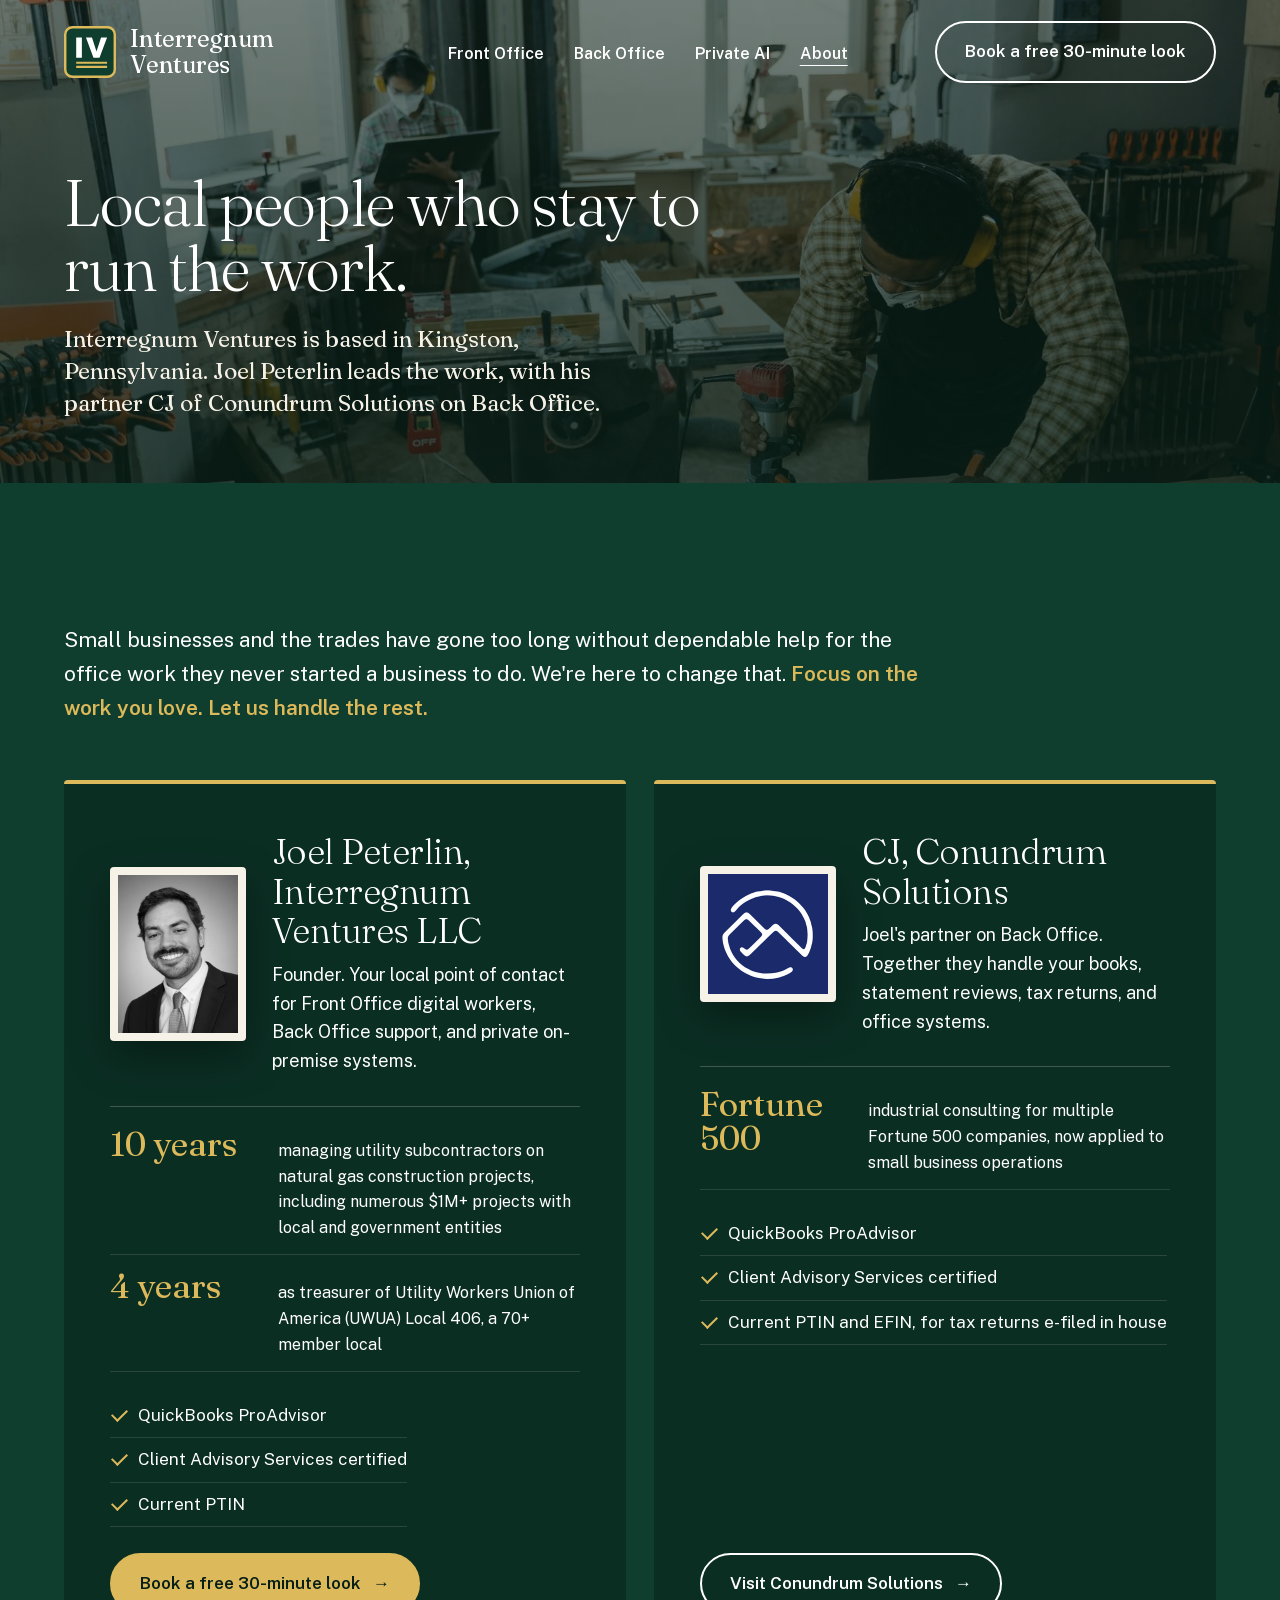
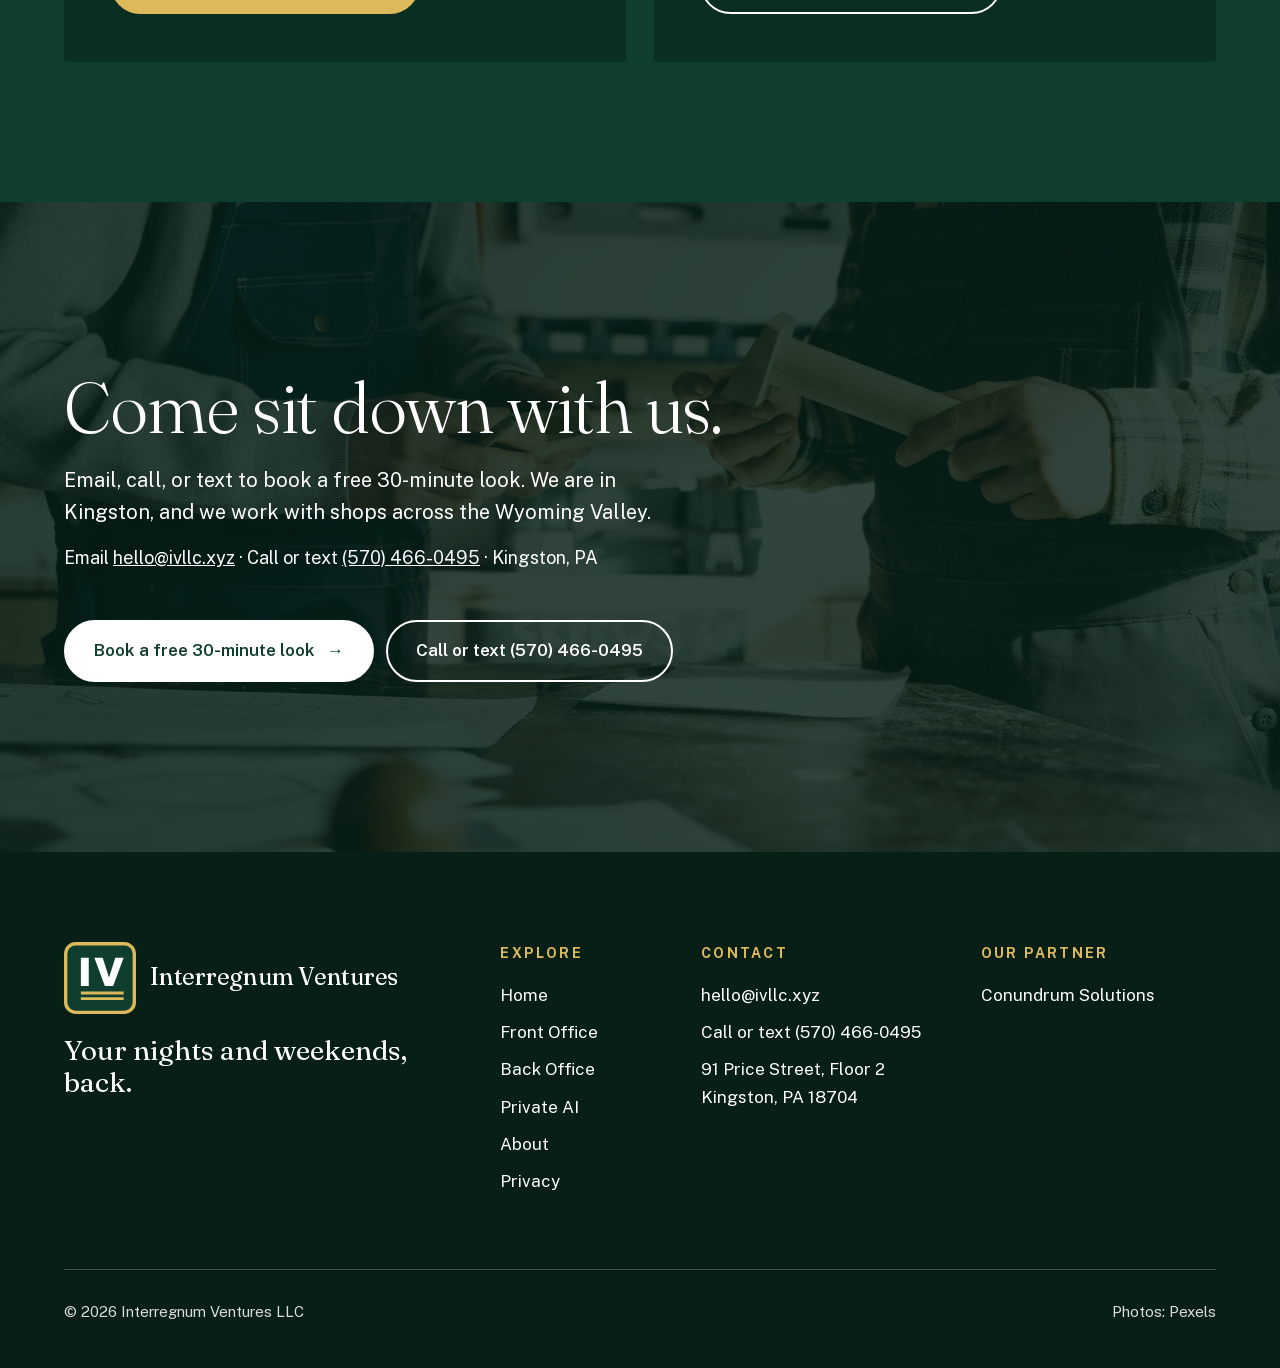
==== about/index.html @ b8437f46 "Publish Interregnum Ventures three-service site rewrite. Front Office, Back Office, and Private AI a" ====
<!doctype html>
<html lang="en">
<head>
<meta charset="utf-8">
<meta name="viewport" content="width=device-width, initial-scale=1">
<title>About | Interregnum Ventures</title>
<meta name="description" content="Joel Peterlin leads Interregnum Ventures in Kingston, Pennsylvania, with his partner CJ of Conundrum Solutions on Back Office.">
<meta name="theme-color" content="#0b2e23">
<meta property="og:type" content="website">
<meta property="og:title" content="About Interregnum Ventures">
<meta property="og:description" content="Joel Peterlin leads Interregnum Ventures in Kingston, Pennsylvania, with his partner CJ of Conundrum Solutions on Back Office.">
<meta property="og:image" content="https://ivllc.xyz/img/hero.jpg">
<link rel="icon" href="../favicon.svg" type="image/svg+xml">
<link rel="preload" href="../fonts/fraunces-latin-var.woff2" as="font" type="font/woff2" crossorigin>
<link rel="preload" href="../fonts/public-sans-latin-var.woff2" as="font" type="font/woff2" crossorigin>
<link rel="preload" href="../img/hero.webp" as="image" type="image/webp" fetchpriority="high">
<link rel="stylesheet" href="../styles.css?v=11">
</head>
<body>
<a class="skip" href="#main">Skip to content</a>
<header class="top">
  <input type="checkbox" id="nav-toggle" class="nav-check" tabindex="-1">
  <div class="wrap">
    <a class="brand" href="../" aria-label="Interregnum Ventures LLC home">
      <svg viewBox="0 0 64 64" aria-hidden="true"><rect x="1.5" y="1.5" width="61" height="61" rx="9" fill="#0f3d2e" stroke="#dcb95a" stroke-width="3"/><path fill="#fff" d="M15 14h7v25h-7zM27 14h7.4l5.6 17.5L45.6 14H53l-9.3 25h-7.4z"/><path fill="#dcb95a" d="M15 44h38v2.6H15zM15 49h38v2.6H15z"/></svg>
      <b>Interregnum Ventures</b>
    </a>
    <label for="nav-toggle" class="nav-toggle" aria-label="Open menu"><span></span><span></span><span></span></label>
    <nav aria-label="Primary"><ul>
      <li><a href="../front-office/">Front Office</a></li><li><a href="../back-office/">Back Office</a></li><li><a href="../private-ai/">Private AI</a></li><li><a href="../about/" aria-current="page">About</a></li>
    </ul></nav>
    <a class="btn line header-cta header-cta-full" href="mailto:hello@ivllc.xyz?subject=Free%2030-minute%20look">Book a free 30-minute look</a>
    <a class="btn line header-cta header-cta-short" href="mailto:hello@ivllc.xyz?subject=Free%2030-minute%20look" aria-label="Book a free 30-minute look">Book a look</a>
  </div>
</header>
<main id="main">

<section class="page-hero short" id="top">
  <div class="wrap">
    
    <h1>Local people who stay to run the work.</h1>
    <p class="sub">Interregnum Ventures is based in Kingston, Pennsylvania. Joel Peterlin leads the work, with his partner CJ of Conundrum Solutions on Back Office.</p>
  </div>
</section>

<section class="people" id="who" aria-labelledby="people-title">
  <div class="wrap">
    <h2 id="people-title" class="visually-hidden" style="position:absolute;width:1px;height:1px;overflow:hidden;clip:rect(0 0 0 0)">Who we are</h2>
    <p class="mission">Small businesses and the trades have gone too long without dependable help for the office work they never started a business to do. We're here to change that. <strong>Focus on the work you love. Let us handle the rest.</strong></p>
    <div class="grid">
      <div class="panel">
        <div class="who-head"><figure class="portrait"><picture><source srcset="../img/joel-headshot.webp" type="image/webp"><img src="../img/joel-headshot.jpg" width="120" height="159" loading="lazy" decoding="async" alt="Black and white headshot of Joel Peterlin, smiling, in a suit and tie"></picture></figure><div><h3>Joel Peterlin, Interregnum Ventures LLC</h3>
        <p>Founder. Your local point of contact for Front Office digital workers, Back Office support, and private on-premise systems.</p></div></div>
        <ul class="exp">
          <li><b>10 years</b><span>managing utility subcontractors on natural gas construction projects, including numerous $1M+ projects with local and government entities</span></li>
          <li><b>4 years</b><span>as treasurer of Utility Workers Union of America (UWUA) Local 406, a 70+ member local</span></li>
        </ul>
        <ul class="creds">
          <li>QuickBooks ProAdvisor</li>
          <li>Client Advisory Services certified</li>
          <li>Current PTIN</li>
        </ul>
        <a class="btn gold" href="mailto:hello@ivllc.xyz?subject=Free%2030-minute%20look">Book a free 30-minute look <span>&rarr;</span></a>
      </div>
      <div class="panel">
        <div class="who-head"><figure class="portrait"><img src="../img/conundrum-logo.png" width="120" height="120" loading="lazy" decoding="async" alt="Conundrum Solutions logo"></figure><div><h3>CJ, Conundrum Solutions</h3>
        <p>Joel's partner on Back Office. Together they handle your books, statement reviews, tax returns, and office systems.</p></div></div>
        <ul class="exp">
          <li><b>Fortune 500</b><span>industrial consulting for multiple Fortune 500 companies, now applied to small business operations</span></li>
        </ul>
        <ul class="creds">
          <li>QuickBooks ProAdvisor</li>
          <li>Client Advisory Services certified</li>
          <li>Current PTIN and EFIN, for tax returns e-filed in house</li>
        </ul>
        <a class="btn line" href="https://conundrumsolved.tech/" target="_blank" rel="noopener">Visit Conundrum Solutions <span>&rarr;</span></a>
      </div>
    </div>
  </div>
</section>

<section class="cta" aria-labelledby="cta-title">
  <div class="wrap">
    <div>
      <h2 id="cta-title">Come sit down with us.</h2>
      <p>Email, call, or text to book a free 30-minute look. We are in Kingston, and we work with shops across the Wyoming Valley.</p>
      <p class="contact-line">Email <a href="mailto:hello@ivllc.xyz">hello@ivllc.xyz</a> · Call or text <a href="tel:+15704660495">(570) 466-0495</a> · Kingston, PA</p>
    </div>
    <div class="btns">
      <a class="btn light" href="mailto:hello@ivllc.xyz?subject=Free%2030-minute%20look">Book a free 30-minute look <span>&rarr;</span></a>
      <a class="btn line" href="tel:+15704660495">Call or text (570) 466-0495</a>
    </div>
  </div>
</section>

</main>
<footer>
  <div class="wrap">
    <div class="fgrid">
      <div>
        <a class="brand" href="../"><svg viewBox="0 0 64 64" aria-hidden="true"><rect x="1.5" y="1.5" width="61" height="61" rx="9" fill="#0f3d2e" stroke="#dcb95a" stroke-width="3"/><path fill="#fff" d="M15 14h7v25h-7zM27 14h7.4l5.6 17.5L45.6 14H53l-9.3 25h-7.4z"/><path fill="#dcb95a" d="M15 44h38v2.6H15zM15 49h38v2.6H15z"/></svg><b>Interregnum Ventures</b></a>
        <p class="tag">Your nights and weekends, back.</p>
      </div>
      <div><h4>Explore</h4><ul>
        <li><a href="../">Home</a></li>
        <li><a href="../front-office/">Front Office</a></li>
        <li><a href="../back-office/">Back Office</a></li>
        <li><a href="../private-ai/">Private AI</a></li>
        <li><a href="../about/">About</a></li>
        <li><a href="../privacy/">Privacy</a></li>
      </ul></div>
      <div><h4>Contact</h4><ul>
        <li><a href="mailto:hello@ivllc.xyz">hello@ivllc.xyz</a></li>
        <li>Call or text <a href="tel:+15704660495">(570) 466-0495</a></li>
        <li>91 Price Street, Floor 2<br>Kingston, PA 18704</li>
      </ul></div>
      <div><h4>Our partner</h4><ul>
        <li><a href="https://conundrumsolved.tech/" target="_blank" rel="noopener">Conundrum Solutions</a></li>
      </ul></div>
    </div>
    <div class="small"><span>&copy; 2026 Interregnum Ventures LLC</span><span>Photos: Pexels</span></div>
  </div>
</footer>
<script>
/* Scroll reveals. Progressive enhancement: without JS, or with reduced motion, everything is simply shown. */
(function(d){
  if(!('IntersectionObserver' in window)||(window.matchMedia&&matchMedia('(prefers-reduced-motion: reduce)').matches))return;
  var groups=['.ladder .head>*','.offer .ph','.offer .op>*','.offer li','.sample .wrap>div','.sample .card','.pricing .wrap>div>*','.price','.people h2','.people .mission','.panel','.panel .exp li','.panel .creds li','.cta .wrap>*','.fgrid>div','.svc','.steps li','.promise','.legal .measure>*','.page-hero h1','.page-hero .sub'];
  var els=[];
  groups.forEach(function(sel){
    var n=d.querySelectorAll(sel);
    for(var i=0;i<n.length;i++){var e=n[i];if(e.classList.contains('rv'))continue;
      var k=0,s=e.previousElementSibling;while(s&&k<6){if(s.classList.contains('rv'))k++;s=s.previousElementSibling;}
      e.style.setProperty('--d',(k*70)+'ms');e.classList.add('rv');els.push(e);}
  });
  function show(e){e.classList.add('in');io.unobserve(e);}
  function all(){els.forEach(show);}
  var io=new IntersectionObserver(function(es){es.forEach(function(x){if(x.isIntersecting)show(x.target);});},{rootMargin:'0px 0px -10% 0px'});
  d.documentElement.classList.add('rv-on');
  els.forEach(function(e){io.observe(e);});
  if(location.hash)all();
  addEventListener('hashchange',all);addEventListener('beforeprint',all);
  d.addEventListener('focusin',function(ev){var e=ev.target.closest&&ev.target.closest('.rv');if(e)show(e);});
})(document);
</script>
</body>
</html>
---- styles.css ----
/* Interregnum Ventures | ivllc.xyz  (v3: photo-led layout, partner of Conundrum Solutions) */
@font-face{font-family:"Fraunces";font-style:normal;font-weight:300 700;font-display:swap;src:url("fonts/fraunces-latin-var.woff2") format("woff2")}
@font-face{font-family:"Public Sans";font-style:normal;font-weight:400 700;font-display:swap;src:url("fonts/public-sans-latin-var.woff2") format("woff2")}
:root{--forest:#0f3d2e;--deep:#0b2e23;--deeper:#071f17;--gold:#dcb95a;--gold-dk:#a17c1b;--off:#f6f2e7;--white:#fff;--ink:#12241c;
--serif:"Fraunces",Georgia,serif;--sans:"Public Sans",-apple-system,"Segoe UI",Helvetica,Arial,sans-serif;--gut:clamp(22px,5vw,80px)}
*{box-sizing:border-box}html{-webkit-font-smoothing:antialiased;scroll-behavior:smooth;scroll-padding-top:100px}
body{margin:0;font-family:var(--sans);font-size:19px;line-height:1.6;color:var(--white);background:var(--forest)}
a{color:inherit}img{display:block;max-width:100%}
.wrap{max-width:1360px;margin:0 auto;padding:0 var(--gut)}
h1,h2,h3{font-family:var(--serif);font-weight:300;margin:0;letter-spacing:-.015em}
.btn{white-space:nowrap;display:inline-flex;align-items:center;gap:12px;font-weight:600;font-size:17px;text-decoration:none;padding:15px 28px;border-radius:999px;border:2px solid var(--white);transition:background .2s,color .2s}
.btn span{transition:transform .2s}.btn:hover span{transform:translateX(4px)}
.btn.light{background:var(--white);color:var(--forest)}.btn.light:hover{background:var(--off)}
.btn.line{color:var(--white)}.btn.line:hover{background:var(--white);color:var(--forest)}
.btn.gold{background:var(--gold);border-color:var(--gold);color:var(--deeper)}.btn.gold:hover{background:#ecd58f}
.btn.dark{background:var(--forest);border-color:var(--forest);color:#fff}.btn.dark:hover{background:var(--deep)}
.skip{position:absolute;left:12px;top:-80px;z-index:100;background:#fff;color:var(--forest);padding:12px 16px;font-weight:600}.skip:focus{top:12px}
/* header */
header.top{position:absolute;top:0;left:0;right:0;z-index:20}
header.top .wrap{height:104px;display:flex;align-items:center;justify-content:space-between;gap:24px}
.brand{display:flex;align-items:center;gap:14px;text-decoration:none}
.brand svg{width:52px;height:52px}
.brand b{font-family:var(--serif);font-weight:400;font-size:24px;letter-spacing:-.01em}
nav ul{display:flex;gap:30px;list-style:none;margin:0;padding:0}
nav a{text-decoration:none;font-weight:600;font-size:16px}nav a:hover{text-decoration:underline;text-underline-offset:6px}
/* hero */
.hero{position:relative;min-height:900px;display:flex;flex-direction:column;background:#06170f url(img/hero.jpg) center 40%/cover no-repeat;background-image:image-set(url(img/hero.webp) type("image/webp"),url(img/hero.jpg) type("image/jpeg"))}
.hero::before{content:"";position:absolute;inset:0;background:linear-gradient(180deg,rgba(7,31,23,.55),rgba(7,31,23,.72))}
.hero>.wrap{position:relative;width:100%;flex:1;padding-top:180px;padding-bottom:80px;display:grid;grid-template-columns:1fr 1fr}
.hero .headline{grid-column:2;text-align:center;align-self:start}
.hero h1{font-size:clamp(50px,5.4vw,84px);line-height:1}
.hero h1 em{font-style:italic;color:var(--gold)}
.hero .sub{font-family:var(--serif);font-weight:400;text-shadow:0 1px 14px rgba(7,31,23,.6);font-size:clamp(20px,1.8vw,26px);line-height:1.4;color:var(--off);max-width:560px;margin:28px auto 0;padding-top:24px;position:relative;text-wrap:balance}
.hero .sub::before{content:"";position:absolute;top:0;left:50%;width:56px;height:2px;margin-left:-28px;background:var(--gold)}
.hero .side{position:relative;width:100%;background:var(--forest);border-top:4px solid var(--gold)}
.hero .side .wrap{display:flex;align-items:center;justify-content:space-between;gap:48px;padding-top:30px;padding-bottom:30px}
.hero .side p{margin:0;font-size:20px;max-width:760px}
.hero .side .btns{display:flex;flex-wrap:wrap;gap:12px;flex:none}
/* ladder */
.ladder{background:var(--off);color:var(--ink);padding:140px 0}
.ladder .head{display:grid;grid-template-columns:5fr 6fr;gap:80px;align-items:end}
.ladder h2{font-size:clamp(40px,4.6vw,66px);line-height:1.02}
.ladder .head p{font-size:21px;margin:0}
/* offers */
.offers{background:var(--off);color:var(--ink);padding:0 0 120px}
.offer{padding:28px 0}
.offer .wrap{display:grid;grid-template-columns:6fr 6fr;align-items:stretch}
.offer .ph{border-radius:4px 0 0 4px;overflow:hidden;min-height:580px}.offer .ph img{width:100%;height:100%;object-fit:cover}
.offer .op{background:var(--forest);color:#fff;padding:64px 56px;border-radius:0 4px 4px 0;display:flex;flex-direction:column;justify-content:center;align-items:flex-start}
.offer.flip .ph{order:2;border-radius:0 4px 4px 0}.offer.flip .op{border-radius:4px 0 0 4px}
.offer h2{font-size:clamp(38px,3.8vw,54px);line-height:1.04;margin-bottom:20px}
.offer .lead{font-size:20px;margin:0 0 28px;max-width:560px}
.offer ul{margin:0 0 34px;padding:0;list-style:none;width:100%}
.offer li{padding:9px 0 9px 30px;position:relative;font-size:17px;border-bottom:1px solid rgba(255,255,255,.12)}
.offer li::before{content:"";position:absolute;left:2px;top:17px;width:14px;height:8px;border-left:2px solid var(--gold);border-bottom:2px solid var(--gold);transform:rotate(-45deg)}
.offer .fine{font-size:15px;opacity:.85;margin:-18px 0 30px}
/* sample */
.sample{padding:140px 0}
.sample .wrap{display:grid;grid-template-columns:4fr 7fr;gap:80px;align-items:center}
.sample h2{font-size:clamp(40px,4.4vw,62px);line-height:1.02;margin-bottom:26px}
.sample p{font-size:20px;margin:0 0 20px}
.card{background:#fff;color:var(--ink);border-radius:6px;box-shadow:0 30px 80px rgba(0,0,0,.35);overflow:hidden;transition:transform .4s}
.card:hover{transform:translateY(-6px)}
.card .bar{background:var(--deep);height:40px;display:flex;align-items:center;gap:8px;padding:0 16px;color:#cfe;font-size:13px}
.card .bar i{width:11px;height:11px;border-radius:50%;background:var(--off)}
.card .body{padding:30px 32px 32px}
.card .t{display:flex;justify-content:space-between;align-items:baseline;border-bottom:2px solid var(--forest);padding-bottom:12px;margin-bottom:20px}
.card .t b{font-family:var(--serif);font-weight:500;font-size:24px}.card .t small{font-size:13px;color:#5b6d64}
.kpis{display:grid;grid-template-columns:repeat(3,1fr);gap:14px;margin-bottom:24px}
.kpi{background:var(--off);border-radius:4px;padding:14px 16px}.kpi small{display:block;font-size:12px;text-transform:uppercase;letter-spacing:.1em;color:#5b6d64}.kpi b{font-family:var(--serif);font-size:28px;font-weight:500;color:var(--forest)}
.jobs{width:100%;border-collapse:collapse;font-size:15px}.jobs th{text-align:left;font-size:12px;text-transform:uppercase;letter-spacing:.1em;color:#5b6d64;padding:6px 0;border-bottom:1px solid #ddd}
.jobs td{padding:10px 0;border-bottom:1px solid #eee}.jobs td:last-child,.jobs th:last-child{text-align:right}
.meter{height:6px;background:#e6efe9;border-radius:3px;margin-top:6px}.meter i{display:block;height:100%;background:var(--forest);border-radius:3px}
.card .foot{margin-top:18px;font-size:13px;color:#5b6d64;display:flex;gap:14px;flex-wrap:wrap}.card .foot b{color:var(--forest)}
/* pricing */
.pricing{background:var(--off);color:var(--ink);padding:120px 0}
.pricing .wrap{display:grid;grid-template-columns:5fr 7fr;gap:80px;align-items:start}
.pricing h2{font-size:clamp(38px,4vw,58px);line-height:1.04}
.prices{display:grid;gap:0}
.price{display:grid;grid-template-columns:1fr auto;gap:20px;padding:22px 0;border-bottom:1px solid #d9d1bb;align-items:baseline}
.price:first-child{border-top:3px solid var(--forest)}
.price h3{font-size:24px;color:var(--forest)}.price p{margin:4px 0 0;font-size:16px}
.price .amt{font-family:var(--serif);font-size:24px;color:var(--forest);text-align:right;white-space:nowrap}.price .amt small{display:block;font-family:var(--sans);font-size:13px;color:#5b6d64}
.pricing .after{margin:26px 0 0;font-size:17px}
/* partner + about */
.people{padding:140px 0}
.people .grid{display:grid;grid-template-columns:1fr 1fr;gap:28px}
.people h2{font-size:clamp(40px,4.6vw,66px);line-height:1.02;margin-bottom:56px;max-width:900px}
.panel{background:var(--deep);border-radius:4px;padding:48px 46px;border-top:4px solid var(--gold);display:flex;flex-direction:column;align-items:flex-start}
.panel h3{font-size:36px;line-height:1.1;margin-bottom:16px}
.panel p{margin:0 0 22px;font-size:18px}
.panel ul{margin:0 0 26px;padding:0;list-style:none}.panel li{padding:6px 0;font-size:17px;border-bottom:1px solid rgba(255,255,255,.12)}
.panel .stat{display:flex;gap:36px;margin:4px 0 26px;flex-wrap:wrap}.panel .stat b{display:block;font-family:var(--serif);font-weight:400;font-size:40px;color:var(--gold);line-height:1}.panel .stat span{font-size:15px}
.panel .btn{margin-top:auto}
/* cta */
.cta{position:relative;background:#06170f url(img/cta.jpg) center/cover;background-image:image-set(url(img/cta.webp) type("image/webp"),url(img/cta.jpg) type("image/jpeg"));padding:170px 0}
.cta::before{content:"";position:absolute;inset:0;background:rgba(7,31,23,.82)}
.cta .wrap{position:relative;display:flex;justify-content:space-between;align-items:end;gap:48px;flex-wrap:wrap}
.cta h2{font-size:clamp(46px,5.6vw,84px);line-height:1;max-width:860px}
.cta p{font-size:20px;margin:20px 0 0;max-width:640px}
/* footer */
footer{background:var(--deeper);padding:90px 0 44px}
.fgrid{display:grid;grid-template-columns:5fr 2fr 3fr 3fr;gap:44px;padding-bottom:64px;border-bottom:1px solid rgba(255,255,255,.22)}
footer .brand svg{width:72px;height:72px}footer .brand{margin-bottom:20px}
footer .tag{font-family:var(--serif);font-size:28px;line-height:1.15;margin:0}
footer h4{font-size:14px;letter-spacing:.16em;text-transform:uppercase;margin:0 0 18px;color:var(--gold)}
footer ul{list-style:none;margin:0;padding:0}footer li{margin-bottom:10px;font-size:17px}
footer li a{text-decoration:none}footer li a:hover{text-decoration:underline}
footer .small{display:flex;justify-content:space-between;padding-top:30px;font-size:15px;gap:20px;flex-wrap:wrap;opacity:.85}
:focus-visible{outline:3px solid var(--gold);outline-offset:3px}
@media(max-width:1000px){
body{font-size:18px}nav{display:none}header.top .wrap{height:88px}.brand b{font-size:20px}
.hero{min-height:760px}.hero>.wrap{grid-template-columns:1fr;padding-top:140px;padding-bottom:56px}.hero .headline{grid-column:1}.hero .side .wrap{flex-direction:column;align-items:flex-start;gap:22px;padding-top:28px;padding-bottom:32px}.hero .side p{font-size:18px}
.ladder,.sample,.people{padding:90px 0}.ladder .head,.sample .wrap,.pricing .wrap{grid-template-columns:1fr;gap:28px}
.offer .wrap{grid-template-columns:1fr}.offer .ph{min-height:300px;border-radius:4px 4px 0 0!important}.offer.flip .ph{order:0}.offer .op{padding:40px 28px;border-radius:0 0 4px 4px!important}
.people .grid{grid-template-columns:1fr}.panel{padding:34px 28px}
.pricing{padding:90px 0}.cta{padding:110px 0}
.fgrid{grid-template-columns:1fr 1fr}.fgrid>div:first-child{grid-column:span 2}}
@media(max-width:560px){header.top .btn{padding:10px 16px;font-size:15px}.brand svg{width:42px;height:42px}.brand b{font-size:17px}.kpis{grid-template-columns:1fr}.card .body{padding:22px}}
@media(prefers-reduced-motion:reduce){*{transition:none!important;scroll-behavior:auto!important}}
.who-head{display:flex;gap:26px;align-items:center;margin-bottom:30px}
.who-head h3{margin-bottom:10px}.who-head p{margin:0}
.portrait{margin:0;flex:none;padding:8px;background:var(--off);border-radius:4px;box-shadow:0 16px 40px rgba(0,0,0,.35);line-height:0}
.portrait img{width:120px;height:auto}
@media(max-width:560px){.who-head{flex-direction:column;align-items:flex-start}}
.people h2{margin-bottom:24px}
.people .mission{font-size:21px;max-width:880px;margin:0 0 56px}.people .mission strong{color:var(--gold);font-weight:600}
.panel ul.exp{border-top:1px solid rgba(255,255,255,.2);padding-top:6px;margin-bottom:22px}
.panel ul.exp li{display:grid;grid-template-columns:150px 1fr;gap:18px;align-items:baseline;padding:14px 0}
.panel ul.exp b{font-family:var(--serif);font-weight:400;font-size:34px;color:var(--gold);line-height:1}
.panel ul.exp span{font-size:16px}
.panel ul.creds li{padding:8px 0 8px 28px;position:relative}
.panel ul.creds li::before{content:"";position:absolute;left:2px;top:15px;width:13px;height:7px;border-left:2px solid var(--gold);border-bottom:2px solid var(--gold);transform:rotate(-45deg)}
@media(max-width:560px){.panel ul.exp li{grid-template-columns:1fr;gap:6px}}
picture{display:contents}
/* scroll reveals: hidden state exists only once JS adds .rv-on; transform/opacity only */
.rv-on .rv{transition:opacity .7s ease var(--d,0ms),transform .8s cubic-bezier(.2,.7,.2,1) var(--d,0ms)}
.rv-on .rv:not(.in){opacity:0;transform:translate3d(0,28px,0)}
.rv-on .offer .ph.rv:not(.in){transform:translate3d(-40px,0,0)}.rv-on .offer.flip .ph.rv:not(.in){transform:translate3d(40px,0,0)}
.rv-on .offer li.rv:not(.in),.rv-on .panel li.rv:not(.in){transform:translate3d(-14px,0,0)}
.rv-on .meter i{transform:scaleX(0);transform-origin:left;transition:transform 1.2s cubic-bezier(.2,.7,.2,1) .4s}
.rv-on .card.in .meter i{transform:none}
@media(prefers-reduced-motion:reduce){.rv-on .rv,.rv-on .meter i{transition:none!important}.rv-on .rv:not(.in){opacity:1!important;transform:none!important}.rv-on .meter i{transform:none!important}}
@media print{.rv-on .rv:not(.in){opacity:1!important;transform:none!important}.rv-on .meter i{transform:none!important}}

.offer .list-label{font-family:var(--sans);font-weight:600;font-size:19px;letter-spacing:0;line-height:1.3;margin:0 0 10px;color:#fff}
#advisory .ph img{object-position:50% 45%}

/* --- Preview rewrite additions (multi-page). Does not change the live site. --- */
.price .amt{white-space:normal;max-width:16rem}
header.top .header-cta{flex:none}
header.top .brand b{line-height:1.1;max-width:9.6em}
nav a[aria-current="page"]{text-decoration:underline;text-underline-offset:6px}
.nav-check{position:absolute;opacity:0;pointer-events:none}
.nav-toggle{display:none;width:44px;height:44px;border:2px solid #fff;border-radius:8px;align-items:center;justify-content:center;flex-direction:column;gap:5px;cursor:pointer;background:transparent;padding:0}
.nav-toggle span{display:block;width:18px;height:2px;background:#fff}
.page-hero{position:relative;min-height:520px;display:flex;flex-direction:column;background:#06170f url(img/hero.jpg) center 40%/cover no-repeat;background-image:image-set(url(img/hero.webp) type("image/webp"),url(img/hero.jpg) type("image/jpeg"))}
.page-hero.fo{background-image:image-set(url(img/advisory.webp) type("image/webp"),url(img/advisory.jpg) type("image/jpeg"));background-position:center 30%}
.page-hero.bo{background-image:image-set(url(img/books.webp) type("image/webp"),url(img/books.jpg) type("image/jpeg"));background-position:center 45%}
.page-hero.pai{background-image:image-set(url(img/backoffice.webp) type("image/webp"),url(img/backoffice.jpg) type("image/jpeg"));background-position:center 40%}
.page-hero.short{min-height:380px}
.page-hero::before{content:"";position:absolute;inset:0;background:linear-gradient(180deg,rgba(7,31,23,.55),rgba(7,31,23,.78))}
.page-hero>.wrap{position:relative;width:100%;flex:1;padding-top:170px;padding-bottom:64px;display:flex;flex-direction:column;justify-content:flex-end;max-width:1360px}
.page-hero .eyebrow{font-size:13px;letter-spacing:.16em;text-transform:uppercase;color:var(--gold);font-weight:600;margin:0 0 14px}
.page-hero h1{font-size:clamp(40px,5vw,72px);line-height:1.02;max-width:18ch}
.page-hero h1 em{font-style:italic;color:var(--gold)}
.page-hero .sub{font-family:var(--serif);font-weight:400;font-size:clamp(20px,1.8vw,26px);line-height:1.4;color:var(--off);max-width:640px;margin:22px 0 0;text-wrap:balance}
.svc-grid{display:grid;grid-template-columns:repeat(3,1fr);gap:24px}
.svc{background:var(--forest);color:#fff;border-radius:4px;overflow:hidden;display:flex;flex-direction:column;text-decoration:none;transition:transform .3s}
.svc:hover{transform:translateY(-4px)}
.svc .ph{height:220px;overflow:hidden}
.svc .ph img{width:100%;height:100%;object-fit:cover}
.svc .body{padding:28px 28px 32px;display:flex;flex-direction:column;flex:1;align-items:flex-start}
.svc h3{font-size:32px;line-height:1.1;margin:0 0 12px}
.svc p{margin:0 0 22px;font-size:17px}
.svc .btn{margin-top:auto}
.steps{list-style:none;margin:36px 0 0;padding:0;display:grid;gap:8px}
.steps li{display:grid;grid-template-columns:64px 1fr;gap:18px;align-items:start;padding:20px 0;border-bottom:1px solid #d9d1bb}
.steps li:first-child{border-top:3px solid var(--forest)}
.steps .n{font-family:var(--serif);font-weight:400;font-size:40px;color:var(--gold-dk);line-height:1}
.steps h3{font-size:26px;color:var(--forest);margin:0 0 6px}
.steps p{margin:0;font-size:18px}
.promises{display:grid;grid-template-columns:1fr 1fr;gap:22px;margin-top:48px}
.promise{background:#fff;border-top:4px solid var(--gold);padding:28px 26px;border-radius:4px}
.promise h3{font-size:24px;color:var(--forest);margin:0 0 10px}
.promise p{margin:0;font-size:17px}
.legal{background:var(--off);color:var(--ink);padding:80px 0 120px}
.legal .measure{max-width:720px}
.legal h2{font-size:clamp(28px,3vw,40px);line-height:1.15;margin:40px 0 16px;color:var(--forest)}
.legal p{font-size:20px;margin:0 0 20px}
.legal .pledge{font-family:var(--serif);font-size:clamp(26px,3vw,36px);line-height:1.2;color:var(--forest);border-left:4px solid var(--gold);padding:8px 0 8px 22px;margin:32px 0}
.status{font-size:13px;letter-spacing:.08em;text-transform:uppercase;font-weight:600;color:var(--gold-dk);background:#efe6c8;display:inline-block;padding:4px 10px;border-radius:999px}
.cta .btns{display:flex;flex-wrap:wrap;gap:12px;align-items:center}
.cta .contact-line{width:100%;margin:16px 0 0;font-size:18px}

.offer .eyebrow{font-size:13px;letter-spacing:.16em;text-transform:uppercase;color:var(--gold);font-weight:600;margin:0 0 12px}
@media(max-width:1199px){
  .nav-toggle{display:flex}
  header.top .wrap{position:relative}
  header.top nav{display:none;position:absolute;top:88px;left:0;right:0;background:var(--deeper);padding:16px var(--gut) 24px;border-bottom:4px solid var(--gold)}
  header.top nav ul{flex-direction:column;gap:16px}
  header.top nav a{font-size:18px}
  .nav-check:checked + .wrap nav{display:block}
  .header-cta-full{display:none}
  .svc-grid{grid-template-columns:1fr}
  .promises{grid-template-columns:1fr}
}
@media(min-width:1200px){
  nav{display:block!important}
  .header-cta-short{display:none}
}
@media(max-width:1000px){
  nav{display:none} /* overridden when checked or by 1200 rule; keep panel behavior */
  .page-hero{min-height:420px}.page-hero>.wrap{padding-top:140px;padding-bottom:48px}
  .page-hero.short{min-height:320px}
}
@media(max-width:1199px) and (max-width:1000px){
  header.top nav{display:none}
  .nav-check:checked + .wrap nav{display:block}
}
@media(max-width:560px){
  .steps li{grid-template-columns:1fr;gap:8px}
  .cta .btns .btn{white-space:normal;text-align:center}
}
.jobs.brief td,.jobs.brief th{vertical-align:top;text-align:left}
.jobs.brief td:last-child,.jobs.brief th:last-child{text-align:left;white-space:nowrap}
.jobs.brief td:nth-child(2){padding-right:16px}
.price .amt small{margin-top:4px}
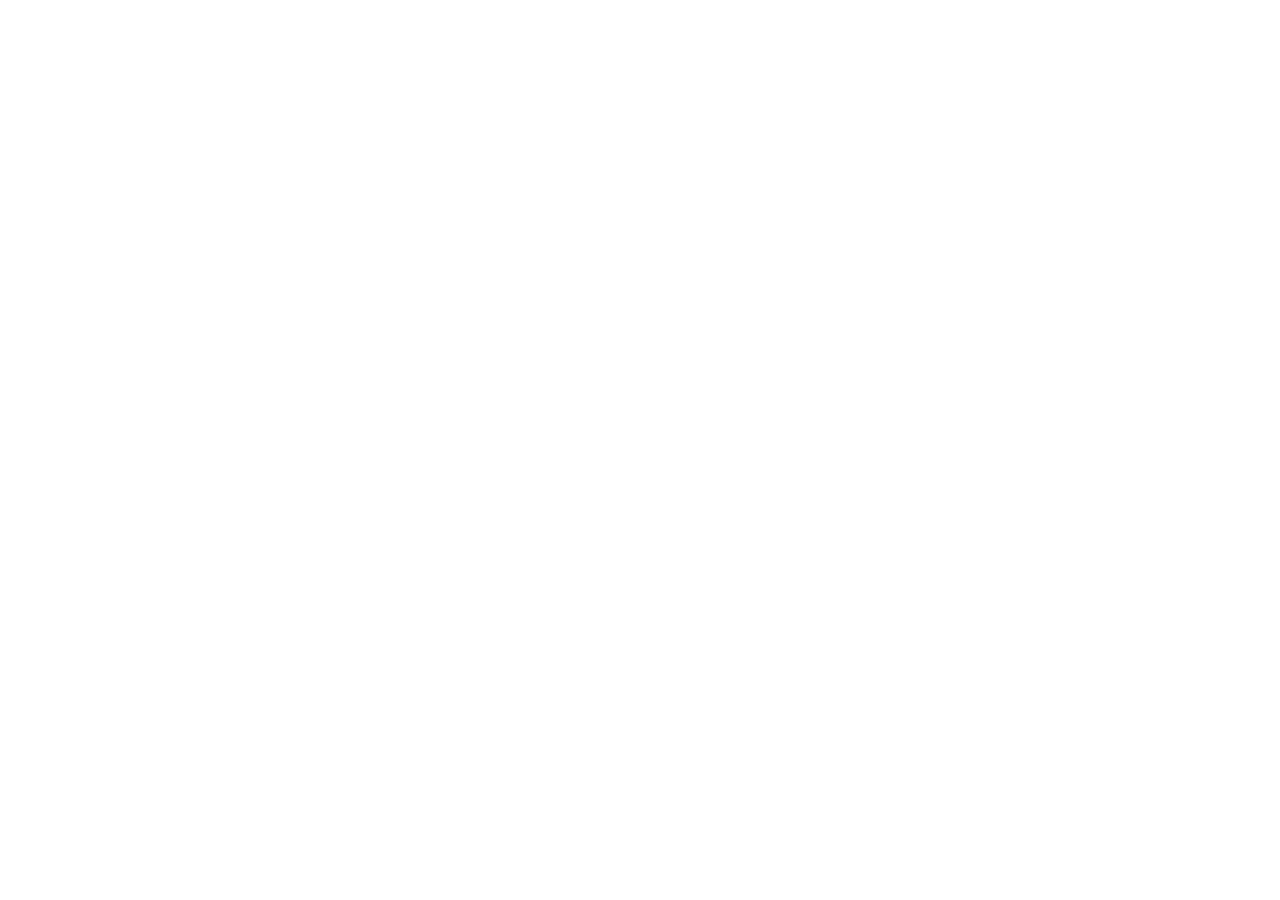
==== commit 96ba36b2: "Apply Joel's phone-review edits to the live site. Home is now the About page, with the three offerin" ====
--- a/about/index.html
+++ b/about/index.html
@@ -4,144 +4,11 @@
 <meta charset="utf-8">
 <meta name="viewport" content="width=device-width, initial-scale=1">
 <title>About | Interregnum Ventures</title>
-<meta name="description" content="Joel Peterlin leads Interregnum Ventures in Kingston, Pennsylvania, with his partner CJ of Conundrum Solutions on Back Office.">
-<meta name="theme-color" content="#0b2e23">
-<meta property="og:type" content="website">
-<meta property="og:title" content="About Interregnum Ventures">
-<meta property="og:description" content="Joel Peterlin leads Interregnum Ventures in Kingston, Pennsylvania, with his partner CJ of Conundrum Solutions on Back Office.">
-<meta property="og:image" content="https://ivllc.xyz/img/hero.jpg">
+<link rel="canonical" href="https://ivllc.xyz/">
+<meta http-equiv="refresh" content="0; url=https://ivllc.xyz/">
 <link rel="icon" href="../favicon.svg" type="image/svg+xml">
-<link rel="preload" href="../fonts/fraunces-latin-var.woff2" as="font" type="font/woff2" crossorigin>
-<link rel="preload" href="../fonts/public-sans-latin-var.woff2" as="font" type="font/woff2" crossorigin>
-<link rel="preload" href="../img/hero.webp" as="image" type="image/webp" fetchpriority="high">
-<link rel="stylesheet" href="../styles.css?v=11">
 </head>
 <body>
-<a class="skip" href="#main">Skip to content</a>
-<header class="top">
-  <input type="checkbox" id="nav-toggle" class="nav-check" tabindex="-1">
-  <div class="wrap">
-    <a class="brand" href="../" aria-label="Interregnum Ventures LLC home">
-      <svg viewBox="0 0 64 64" aria-hidden="true"><rect x="1.5" y="1.5" width="61" height="61" rx="9" fill="#0f3d2e" stroke="#dcb95a" stroke-width="3"/><path fill="#fff" d="M15 14h7v25h-7zM27 14h7.4l5.6 17.5L45.6 14H53l-9.3 25h-7.4z"/><path fill="#dcb95a" d="M15 44h38v2.6H15zM15 49h38v2.6H15z"/></svg>
-      <b>Interregnum Ventures</b>
-    </a>
-    <label for="nav-toggle" class="nav-toggle" aria-label="Open menu"><span></span><span></span><span></span></label>
-    <nav aria-label="Primary"><ul>
-      <li><a href="../front-office/">Front Office</a></li><li><a href="../back-office/">Back Office</a></li><li><a href="../private-ai/">Private AI</a></li><li><a href="../about/" aria-current="page">About</a></li>
-    </ul></nav>
-    <a class="btn line header-cta header-cta-full" href="mailto:hello@ivllc.xyz?subject=Free%2030-minute%20look">Book a free 30-minute look</a>
-    <a class="btn line header-cta header-cta-short" href="mailto:hello@ivllc.xyz?subject=Free%2030-minute%20look" aria-label="Book a free 30-minute look">Book a look</a>
-  </div>
-</header>
-<main id="main">
-
-<section class="page-hero short" id="top">
-  <div class="wrap">
-    
-    <h1>Local people who stay to run the work.</h1>
-    <p class="sub">Interregnum Ventures is based in Kingston, Pennsylvania. Joel Peterlin leads the work, with his partner CJ of Conundrum Solutions on Back Office.</p>
-  </div>
-</section>
-
-<section class="people" id="who" aria-labelledby="people-title">
-  <div class="wrap">
-    <h2 id="people-title" class="visually-hidden" style="position:absolute;width:1px;height:1px;overflow:hidden;clip:rect(0 0 0 0)">Who we are</h2>
-    <p class="mission">Small businesses and the trades have gone too long without dependable help for the office work they never started a business to do. We're here to change that. <strong>Focus on the work you love. Let us handle the rest.</strong></p>
-    <div class="grid">
-      <div class="panel">
-        <div class="who-head"><figure class="portrait"><picture><source srcset="../img/joel-headshot.webp" type="image/webp"><img src="../img/joel-headshot.jpg" width="120" height="159" loading="lazy" decoding="async" alt="Black and white headshot of Joel Peterlin, smiling, in a suit and tie"></picture></figure><div><h3>Joel Peterlin, Interregnum Ventures LLC</h3>
-        <p>Founder. Your local point of contact for Front Office digital workers, Back Office support, and private on-premise systems.</p></div></div>
-        <ul class="exp">
-          <li><b>10 years</b><span>managing utility subcontractors on natural gas construction projects, including numerous $1M+ projects with local and government entities</span></li>
-          <li><b>4 years</b><span>as treasurer of Utility Workers Union of America (UWUA) Local 406, a 70+ member local</span></li>
-        </ul>
-        <ul class="creds">
-          <li>QuickBooks ProAdvisor</li>
-          <li>Client Advisory Services certified</li>
-          <li>Current PTIN</li>
-        </ul>
-        <a class="btn gold" href="mailto:hello@ivllc.xyz?subject=Free%2030-minute%20look">Book a free 30-minute look <span>&rarr;</span></a>
-      </div>
-      <div class="panel">
-        <div class="who-head"><figure class="portrait"><img src="../img/conundrum-logo.png" width="120" height="120" loading="lazy" decoding="async" alt="Conundrum Solutions logo"></figure><div><h3>CJ, Conundrum Solutions</h3>
-        <p>Joel's partner on Back Office. Together they handle your books, statement reviews, tax returns, and office systems.</p></div></div>
-        <ul class="exp">
-          <li><b>Fortune 500</b><span>industrial consulting for multiple Fortune 500 companies, now applied to small business operations</span></li>
-        </ul>
-        <ul class="creds">
-          <li>QuickBooks ProAdvisor</li>
-          <li>Client Advisory Services certified</li>
-          <li>Current PTIN and EFIN, for tax returns e-filed in house</li>
-        </ul>
-        <a class="btn line" href="https://conundrumsolved.tech/" target="_blank" rel="noopener">Visit Conundrum Solutions <span>&rarr;</span></a>
-      </div>
-    </div>
-  </div>
-</section>
-
-<section class="cta" aria-labelledby="cta-title">
-  <div class="wrap">
-    <div>
-      <h2 id="cta-title">Come sit down with us.</h2>
-      <p>Email, call, or text to book a free 30-minute look. We are in Kingston, and we work with shops across the Wyoming Valley.</p>
-      <p class="contact-line">Email <a href="mailto:hello@ivllc.xyz">hello@ivllc.xyz</a> · Call or text <a href="tel:+15704660495">(570) 466-0495</a> · Kingston, PA</p>
-    </div>
-    <div class="btns">
-      <a class="btn light" href="mailto:hello@ivllc.xyz?subject=Free%2030-minute%20look">Book a free 30-minute look <span>&rarr;</span></a>
-      <a class="btn line" href="tel:+15704660495">Call or text (570) 466-0495</a>
-    </div>
-  </div>
-</section>
-
-</main>
-<footer>
-  <div class="wrap">
-    <div class="fgrid">
-      <div>
-        <a class="brand" href="../"><svg viewBox="0 0 64 64" aria-hidden="true"><rect x="1.5" y="1.5" width="61" height="61" rx="9" fill="#0f3d2e" stroke="#dcb95a" stroke-width="3"/><path fill="#fff" d="M15 14h7v25h-7zM27 14h7.4l5.6 17.5L45.6 14H53l-9.3 25h-7.4z"/><path fill="#dcb95a" d="M15 44h38v2.6H15zM15 49h38v2.6H15z"/></svg><b>Interregnum Ventures</b></a>
-        <p class="tag">Your nights and weekends, back.</p>
-      </div>
-      <div><h4>Explore</h4><ul>
-        <li><a href="../">Home</a></li>
-        <li><a href="../front-office/">Front Office</a></li>
-        <li><a href="../back-office/">Back Office</a></li>
-        <li><a href="../private-ai/">Private AI</a></li>
-        <li><a href="../about/">About</a></li>
-        <li><a href="../privacy/">Privacy</a></li>
-      </ul></div>
-      <div><h4>Contact</h4><ul>
-        <li><a href="mailto:hello@ivllc.xyz">hello@ivllc.xyz</a></li>
-        <li>Call or text <a href="tel:+15704660495">(570) 466-0495</a></li>
-        <li>91 Price Street, Floor 2<br>Kingston, PA 18704</li>
-      </ul></div>
-      <div><h4>Our partner</h4><ul>
-        <li><a href="https://conundrumsolved.tech/" target="_blank" rel="noopener">Conundrum Solutions</a></li>
-      </ul></div>
-    </div>
-    <div class="small"><span>&copy; 2026 Interregnum Ventures LLC</span><span>Photos: Pexels</span></div>
-  </div>
-</footer>
-<script>
-/* Scroll reveals. Progressive enhancement: without JS, or with reduced motion, everything is simply shown. */
-(function(d){
-  if(!('IntersectionObserver' in window)||(window.matchMedia&&matchMedia('(prefers-reduced-motion: reduce)').matches))return;
-  var groups=['.ladder .head>*','.offer .ph','.offer .op>*','.offer li','.sample .wrap>div','.sample .card','.pricing .wrap>div>*','.price','.people h2','.people .mission','.panel','.panel .exp li','.panel .creds li','.cta .wrap>*','.fgrid>div','.svc','.steps li','.promise','.legal .measure>*','.page-hero h1','.page-hero .sub'];
-  var els=[];
-  groups.forEach(function(sel){
-    var n=d.querySelectorAll(sel);
-    for(var i=0;i<n.length;i++){var e=n[i];if(e.classList.contains('rv'))continue;
-      var k=0,s=e.previousElementSibling;while(s&&k<6){if(s.classList.contains('rv'))k++;s=s.previousElementSibling;}
-      e.style.setProperty('--d',(k*70)+'ms');e.classList.add('rv');els.push(e);}
-  });
-  function show(e){e.classList.add('in');io.unobserve(e);}
-  function all(){els.forEach(show);}
-  var io=new IntersectionObserver(function(es){es.forEach(function(x){if(x.isIntersecting)show(x.target);});},{rootMargin:'0px 0px -10% 0px'});
-  d.documentElement.classList.add('rv-on');
-  els.forEach(function(e){io.observe(e);});
-  if(location.hash)all();
-  addEventListener('hashchange',all);addEventListener('beforeprint',all);
-  d.addEventListener('focusin',function(ev){var e=ev.target.closest&&ev.target.closest('.rv');if(e)show(e);});
-})(document);
-</script>
+<p><a href="https://ivllc.xyz/">About is on the home page.</a></p>
 </body>
 </html>
